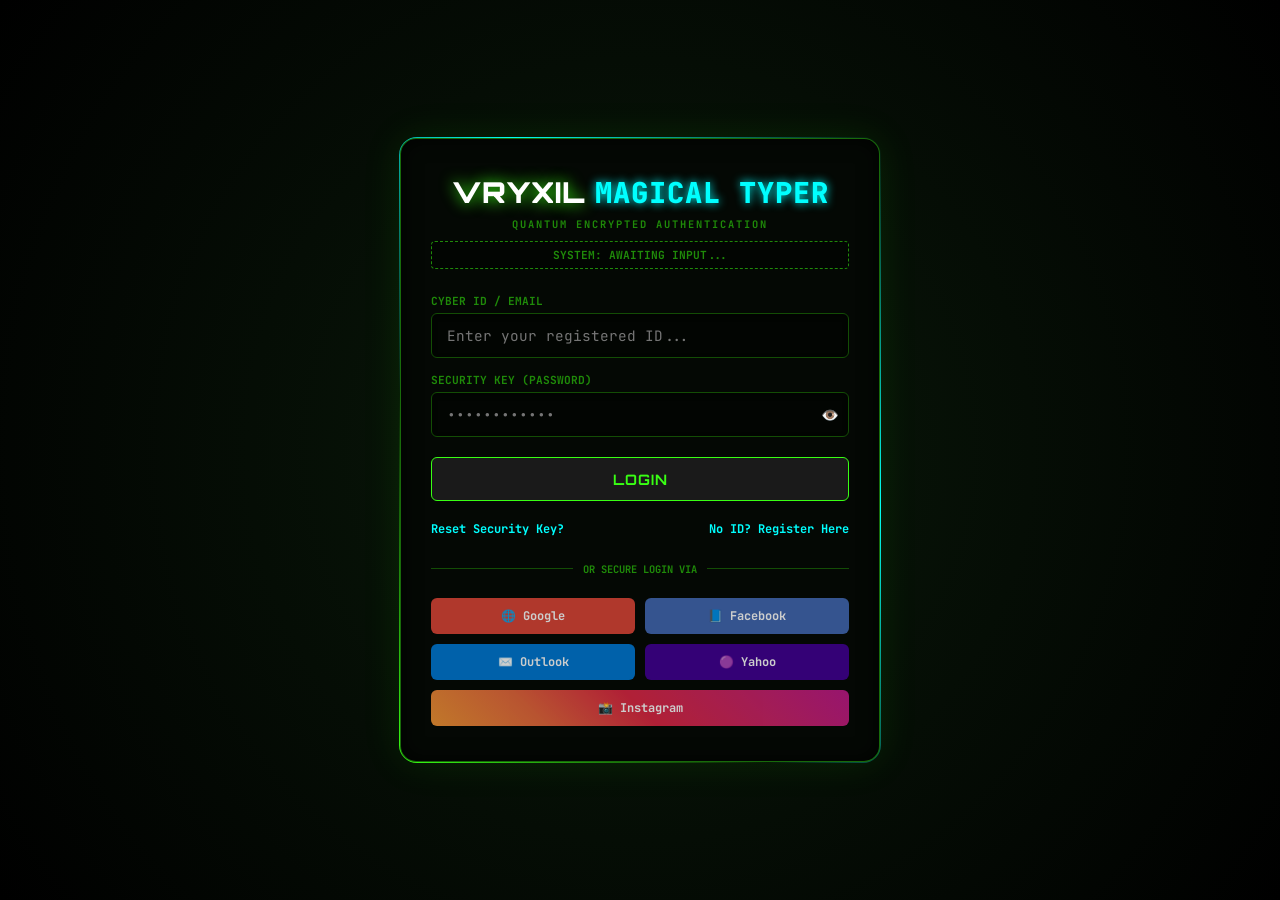
==== login.html @ 2d0cbe30 "​Add Vryxil Magical Typer project files" ====
<!DOCTYPE html>
<html lang="en">
<head>
    <meta charset="UTF-8">
    <meta name="viewport" content="width=device-width, initial-scale=1.0">
    <title>Vryxil Magical Typer - Secure Portal</title>
    <link href="https://fonts.googleapis.com/css2?family=JetBrains+Mono:wght@400;700;800&family=Orbitron:wght@500;700;900&display=swap" rel="stylesheet">
    <link rel="stylesheet" href="login.css">
</head>
<body>

    <div class="login-container">
        <div class="brand-header">
            <h1>VRYXIL <span>MAGICAL TYPER</span></h1>
            <p>QUANTUM ENCRYPTED AUTHENTICATION</p>
            <div id="systemMessage" class="sys-msg">SYSTEM: AWAITING INPUT...</div>
        </div>

        <div id="loginSection">
            <form id="loginForm" class="login-form">
                <div class="input-group">
                    <label>CYBER ID / EMAIL</label>
                    <input type="text" id="loginEmail" placeholder="Enter your registered ID..." required autocomplete="off">
                </div>
                <div class="input-group">
                    <label>SECURITY KEY (PASSWORD)</label>
                    <div class="password-wrapper">
                        <input type="password" id="loginPassword" placeholder="••••••••••••" required>
                        <button type="button" class="eye-btn" onclick="togglePassword()">👁️</button>
                    </div>
                </div>
                
                <button type="submit" class="primary-btn" id="loginBtn">LOGIN</button>
                
                <div class="extra-links">
                    <a href="#" id="forgotPass">Reset Security Key?</a>
                    <a href="#" onclick="togglePortal('register')">No ID? Register Here</a>
                </div>
            </form>

            <div class="divider"><span>OR SECURE LOGIN VIA</span></div>

            <div class="social-login-grid">
                <button class="social-btn google" onclick="socialAutoLogin('Google')">🌐 Google</button>
                <button class="social-btn facebook" onclick="socialAutoLogin('Facebook')">📘 Facebook</button>
                <button class="social-btn outlook" onclick="socialAutoLogin('Outlook')">✉️ Outlook</button>
                <button class="social-btn yahoo" onclick="socialAutoLogin('Yahoo')">🟣 Yahoo</button>
                <button class="social-btn instagram" onclick="socialAutoLogin('Instagram')">📸 Instagram</button>
            </div>
        </div>

        <div id="registerSection" style="display: none;">
            <form id="registerForm" class="login-form">
                <div class="input-group">
                    <label>NEW CYBER ID / EMAIL</label>
                    <input type="email" id="regEmail" placeholder="Create a new ID..." required autocomplete="off">
                </div>
                <div class="input-group">
                    <label>CREATE SECURITY KEY</label>
                    <input type="password" id="regPassword" placeholder="Minimum 6 characters..." required minlength="6">
                </div>
                
                <button type="submit" class="primary-btn register-btn" id="regBtn">GENERATE SECURE ID</button>
                
                <div class="extra-links" style="justify-content: center; margin-top: 15px;">
                    <a href="#" onclick="togglePortal('login')">⬅ Back to Login Portal</a>
                </div>
            </form>
        </div>

        <div id="adminSection" style="display: none;">
            <h3 style="color: #ff003c; text-align: center; font-family: 'Orbitron'; margin-bottom: 15px;">⚠️ ADMIN CONTROL PANEL</h3>
            <div class="admin-dashboard">
                <p style="font-size: 0.75rem; color: #1f8a09; margin-bottom: 10px;">REGISTERED CYBER IDs:</p>
                <ul id="userList" class="user-list"></ul>
            </div>
            <button class="primary-btn" onclick="togglePortal('login')" style="width: 100%; margin-top: 15px;">LOGOUT ADMIN</button>
        </div>
    </div>

    <script src="login.js"></script>
</body>
</html>
---- login.css ----
/* =========================================
   🔒 VRYXIL LOGIN PORTAL STYLES
   ========================================= */
* { box-sizing: border-box; margin: 0; padding: 0; font-family: 'JetBrains Mono', monospace; }

body { background-color: #000000; color: #39ff14; height: 100vh; display: flex; justify-content: center; align-items: center; background-image: radial-gradient(circle at center, #0a1a0a 0%, #000000 100%); overflow: hidden; }

.login-container { background: #040804; width: 100%; max-width: 480px; padding: 35px 30px; border-radius: 16px; border: 1px solid rgba(57, 255, 20, 0.4); box-shadow: 0 0 40px rgba(57, 255, 20, 0.1), inset 0 0 20px rgba(0, 0, 0, 0.9); position: relative; transition: height 0.3s ease; }
.login-container::before { content: ''; position: absolute; top: -2px; left: -2px; right: -2px; bottom: -2px; background: linear-gradient(45deg, #39ff14, transparent, #00ffff, transparent); z-index: -1; border-radius: 18px; animation: animateBorder 4s linear infinite; }

@keyframes animateBorder { 0% { filter: hue-rotate(0deg); } 100% { filter: hue-rotate(360deg); } }

.brand-header { text-align: center; margin-bottom: 25px; }
.brand-header h1 { font-family: 'Orbitron', sans-serif; font-size: 1.8rem; font-weight: 900; color: #ffffff; text-shadow: 0 0 15px #39ff14; letter-spacing: 1px; }
.brand-header h1 span { color: #00ffff; text-shadow: 0 0 10px #00ffff; }
.brand-header p { font-size: 0.65rem; color: #1f8a09; margin-top: 5px; letter-spacing: 2px; font-weight: bold; }

.sys-msg { margin-top: 10px; padding: 6px; font-size: 0.7rem; font-weight: bold; border-radius: 4px; border: 1px dashed #1f8a09; color: #1f8a09; background: #020502; }
.sys-msg.error { border-color: #ff0000; color: #ff0000; text-shadow: 0 0 5px #ff0000; box-shadow: inset 0 0 10px rgba(255,0,0,0.2); }
.sys-msg.success { border-color: #39ff14; color: #39ff14; text-shadow: 0 0 5px #39ff14; box-shadow: inset 0 0 10px rgba(57,255,20,0.2); }

.login-form { display: flex; flex-direction: column; gap: 15px; }
.input-group { display: flex; flex-direction: column; gap: 5px; }
.input-group label { font-size: 0.7rem; color: #1f8a09; font-weight: bold; }
.input-group input { background: #020502; border: 1px solid #134d05; color: #39ff14; padding: 12px 15px; border-radius: 6px; font-size: 0.9rem; outline: none; transition: all 0.3s ease; box-shadow: inset 0 2px 5px rgba(0,0,0,0.5); width: 100%; }
.input-group input:focus { border-color: #39ff14; box-shadow: 0 0 10px rgba(57, 255, 20, 0.3), inset 0 2px 5px rgba(0,0,0,0.5); }

.password-wrapper { position: relative; display: flex; align-items: center; width: 100%; }
.eye-btn { position: absolute; right: 10px; background: none; border: none; color: #39ff14; cursor: pointer; font-size: 0.9rem; }
.eye-btn:hover { color: #ffffff; text-shadow: 0 0 5px #ffffff; }

.primary-btn { background: #1a1a1a; color: #39ff14; border: 1px solid #39ff14; padding: 12px; border-radius: 6px; font-family: 'Orbitron', sans-serif; font-weight: bold; font-size: 0.9rem; cursor: pointer; letter-spacing: 1px; transition: all 0.3s ease; margin-top: 5px; }
.primary-btn:hover { background: #39ff14; color: #000; box-shadow: 0 0 20px #39ff14; }
.register-btn { border-color: #00ffff; color: #00ffff; }
.register-btn:hover { background: #00ffff; color: #000; box-shadow: 0 0 20px #00ffff; }

.extra-links { display: flex; justify-content: space-between; margin-top: 5px; }
.extra-links a { color: #00ffff; text-decoration: none; font-size: 0.75rem; font-weight: bold; transition: color 0.2s; }
.extra-links a:hover { color: #ffffff; text-shadow: 0 0 8px #00ffff; }

.divider { text-align: center; margin: 20px 0; position: relative; }
.divider::before { content: ''; position: absolute; left: 0; top: 50%; width: 100%; height: 1px; background: #134d05; z-index: 1; }
.divider span { background: #040804; padding: 0 10px; color: #1f8a09; font-size: 0.65rem; font-weight: bold; position: relative; z-index: 2; }

.social-login-grid { display: grid; grid-template-columns: 1fr 1fr; gap: 10px; }
.social-btn { padding: 10px; border: none; border-radius: 6px; font-weight: bold; font-family: 'JetBrains Mono', sans-serif; font-size: 0.75rem; cursor: pointer; transition: all 0.3s ease; color: #fff; text-align: center; opacity: 0.8; }
.social-btn.google { background: #db4437; }
.social-btn.facebook { background: #4267B2; }
.social-btn.outlook { background: #0078D4; }
.social-btn.yahoo { background: #410093; }
.social-btn.instagram { grid-column: span 2; background: linear-gradient(45deg, #f09433, #e6683c, #dc2743, #cc2366, #bc1888); }
.social-btn:hover { transform: translateY(-2px); opacity: 1; box-shadow: 0 4px 15px rgba(255,255,255,0.2); }

.admin-dashboard { background: #000; padding: 15px; border-radius: 8px; border: 1px dashed #ff003c; max-height: 200px; overflow-y: auto; }
.user-list { list-style: none; }
.user-list li { padding: 8px; border-bottom: 1px solid #134d05; font-size: 0.8rem; color: #00ffff; }
.user-list li span { color: #39ff14; margin-right: 10px; font-weight: bold; }
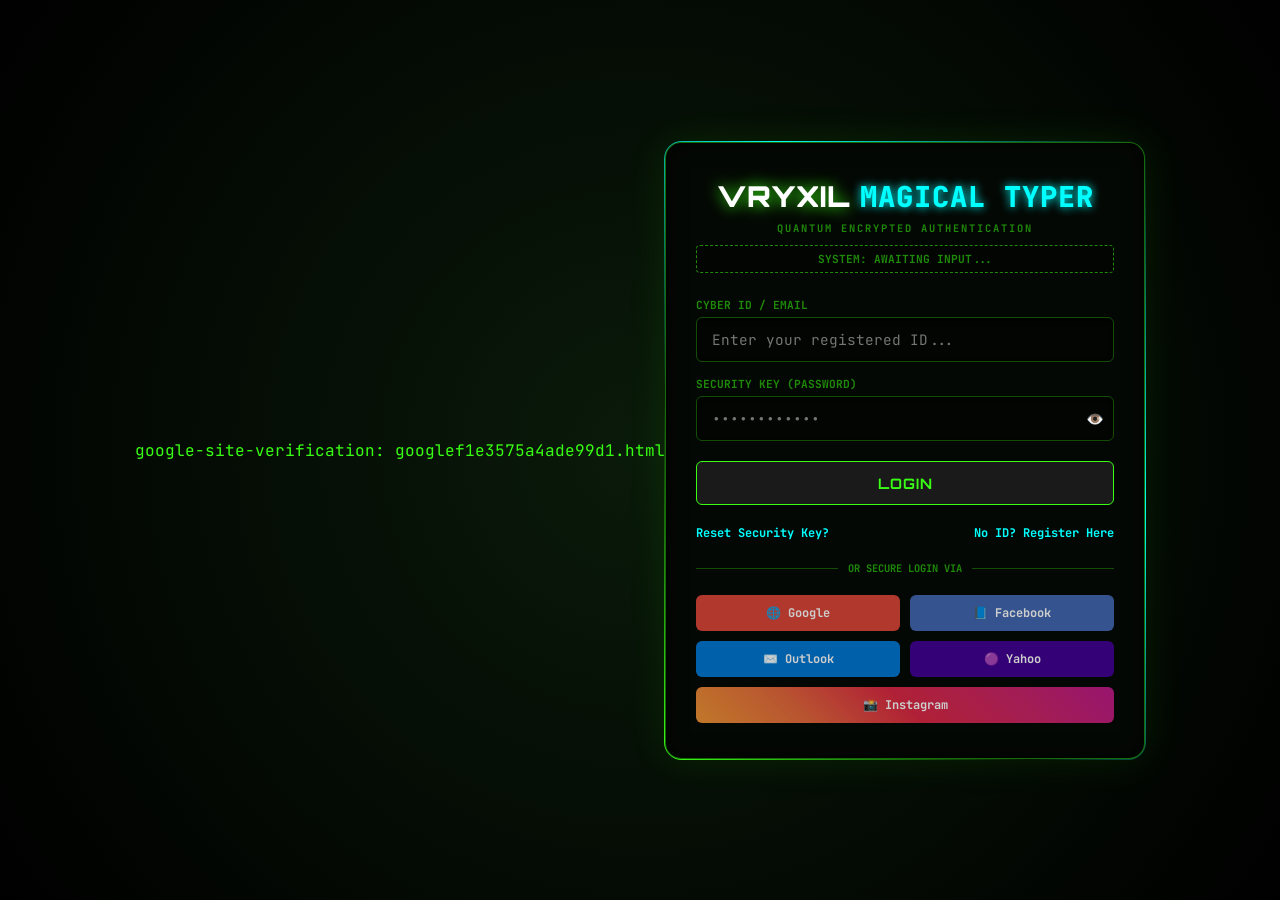
==== commit 564714ab: "Update login.html" ====
--- a/login.html
+++ b/login.html
@@ -1,3 +1,4 @@
+<head>google-site-verification: googlef1e3575a4ade99d1.html</head>
 <!DOCTYPE html>
 <html lang="en">
 <head>
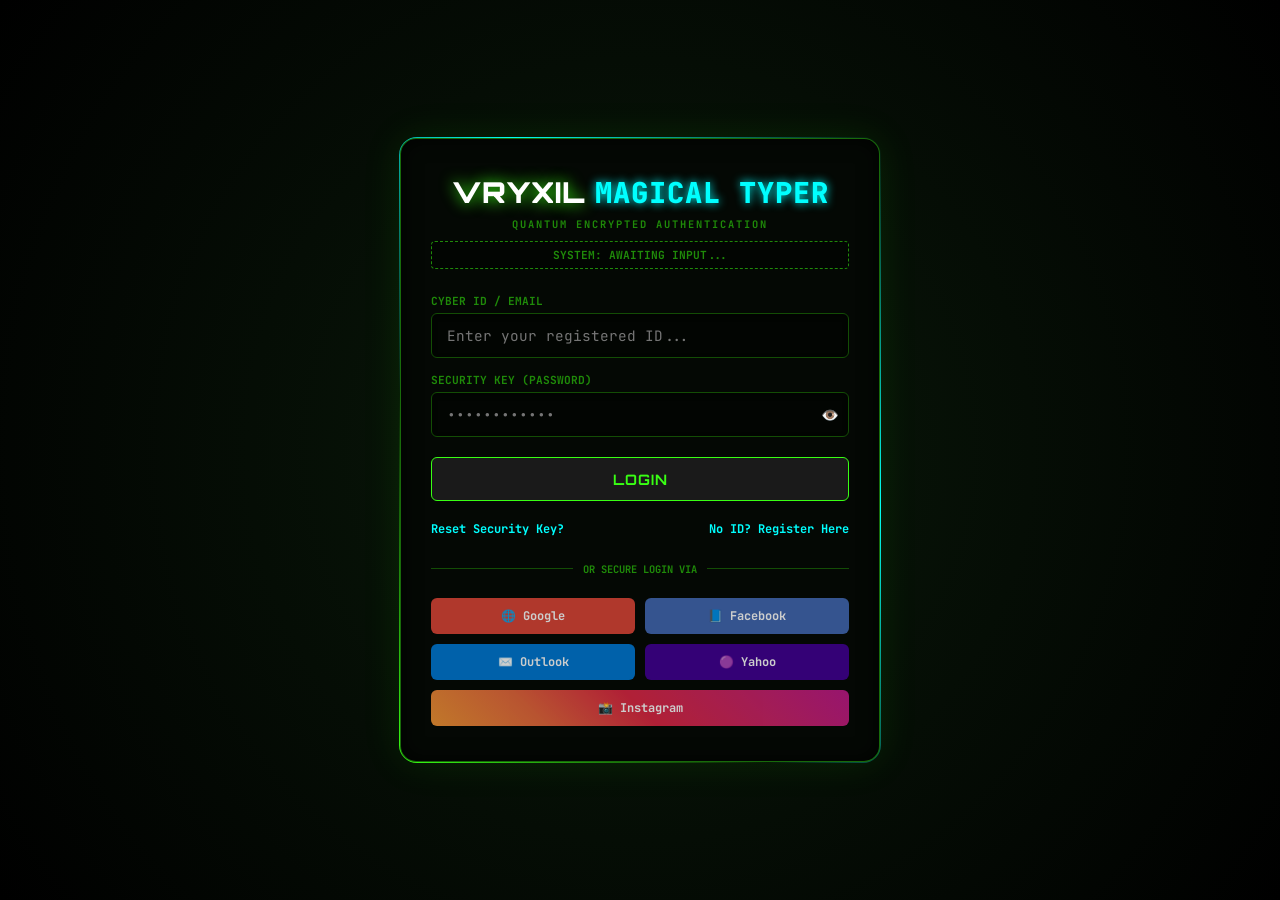
==== commit 5fccb9b0: "Update login.html" ====
--- a/login.html
+++ b/login.html
@@ -1,4 +1,3 @@
-<head>google-site-verification: googlef1e3575a4ade99d1.html</head>
 <!DOCTYPE html>
 <html lang="en">
 <head>
